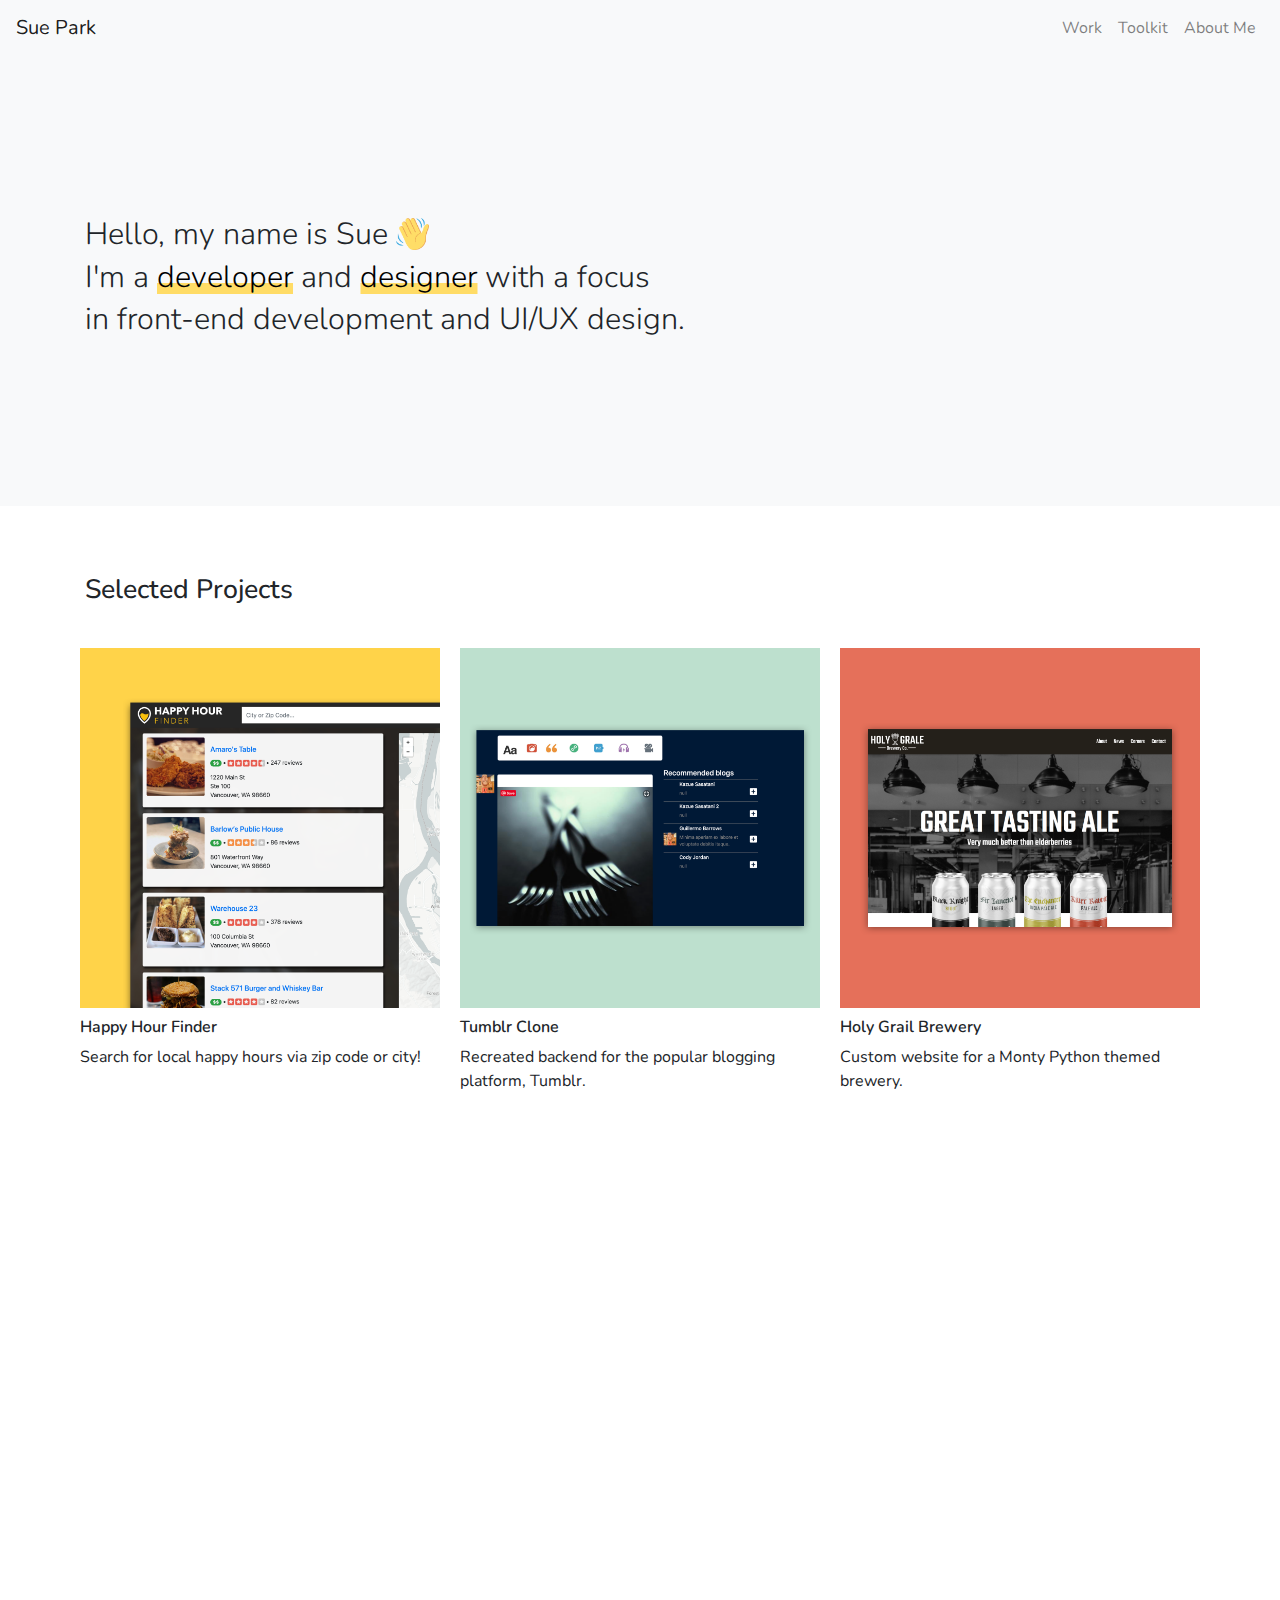
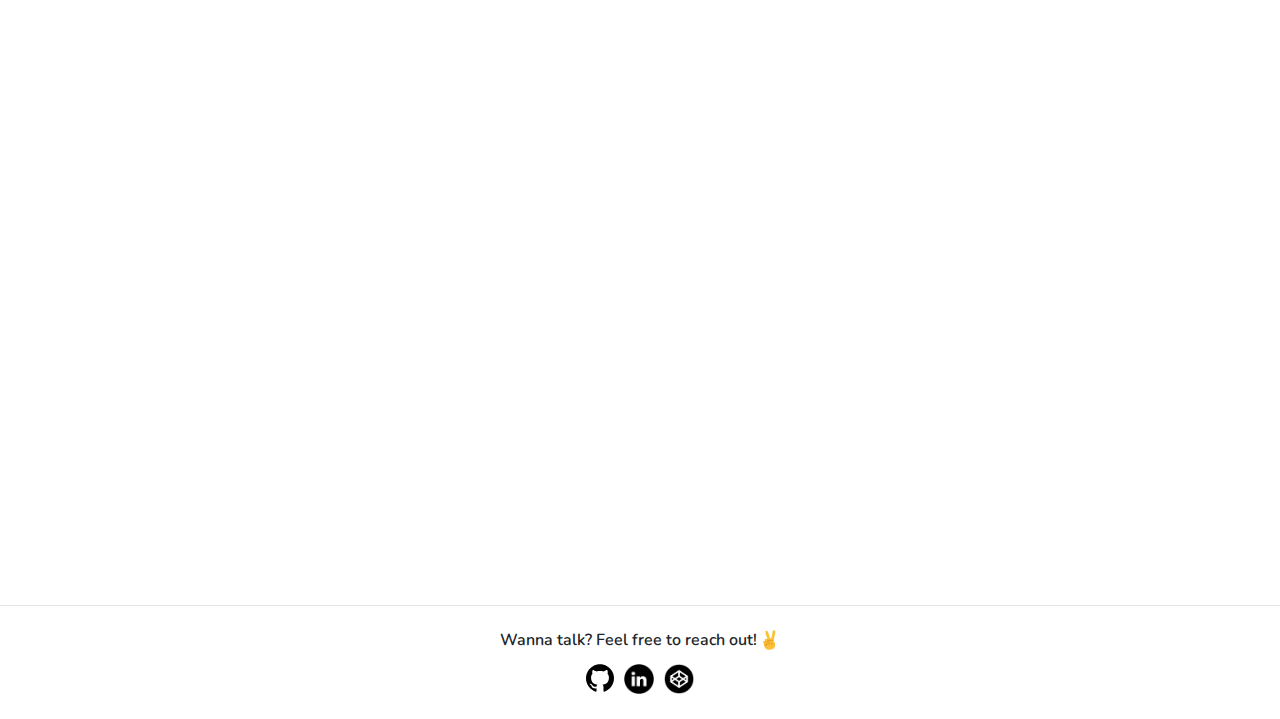
==== index.html @ e7b5786c "adding files" ====
<!doctype html>
<html lang="en">
  <head>
    <!-- Required meta tags -->
    <meta charset="utf-8">
    <meta name="viewport" content="width=device-width, initial-scale=1, shrink-to-fit=no">
    <link rel="stylesheet" href="https://unpkg.com/aos@next/dist/aos.css" />
    <!-- Bootstrap CSS -->
    <link href="https://fonts.googleapis.com/css?family=Nunito:400,600,700&display=swap" rel="stylesheet">
    <link rel="stylesheet" href="https://stackpath.bootstrapcdn.com/bootstrap/4.3.1/css/bootstrap.min.css" integrity="sha384-ggOyR0iXCbMQv3Xipma34MD+dH/1fQ784/j6cY/iJTQUOhcWr7x9JvoRxT2MZw1T" crossorigin="anonymous">
    <link rel="stylesheet" href="css/main.css">
    <meta name="viewport" content="width=device-width, initial-scale=1, shrink-to-fit=no">
    <title>Sue Park</title>
  </head>
  <body>
        <script>
            document.body.className = 'fade';
        </script>
        <nav class="navbar navbar-expand-lg navbar-light bg-light">
                <a class="navbar-brand" href="#">Sue Park</a>
                <button class="navbar-toggler" type="button" data-toggle="collapse" data-target="#navbarNav" aria-controls="navbarNav" aria-expanded="false" aria-label="Toggle navigation">
                  <span class="navbar-toggler-icon"></span>
                </button>
                <div class="collapse navbar-collapse" id="navbarNav">
                  <ul class="navbar-nav ml-auto">
                    <li class="nav-item">
                      <a class="nav-link" href="#gallery">Work</a>
                    </li>
                    <li class="nav-item">
                      <a class="nav-link" href="#toolkit">Toolkit</a>
                    </li>
                    <li class="nav-item">
                            <a class="nav-link" href="#aboutme">About Me</a>
                    </li>
                  </ul>
                </div>
              </nav>
<!-- ============== END OF NAV ================-->
<div class="jumbotron jumbotron-fluid">
        <div class="container">
          <h1 class="display-4">
            Hello, my name is Sue <div class="emoji-container"><img class="header-emoji" src="img/wave.png" height="32px" /><br></div>
            I'm a <div class="highlight"><span>developer</span></div> and  <div class="highlight"><span>designer</span></div> with a focus <br>
            in front-end development and UI/UX design.</h1>
          <!-- <p class="lead">This is a modified jumbotron that occupies the entire horizontal space of its parent.</p> -->
        </div>
      </div>


<div class="container">
    <section class="gallery-section" id="gallery">
            <h2>Selected Projects</h2>
            <div class="row">
                    <div class="gallery col-sm">
                        <div class="gallery-img-container">
                          <img class="gallery-img img-fluid" src="img/happyhour-finder.png" height="300px" />
                          <div class="overlay">
                              <div class="text"> Created with: <strong>JavaScript, HTML, CSS, Bideo.js, and Bootstrap.</strong>
                                  <a href="works/happy-hour-finder.html" target="_blank"><button class="gallery-btn">View Details</button></a> 
                              </div>
                          </div>
                        </div>
                        <h6>Happy Hour Finder</h6>
                        <p>Search for local happy hours via zip code or city!</p>
                    </div>
                    <div class="gallery col-sm"> 
                        <div class="gallery-img-container">
                          <img class="gallery-img img-fluid" src="img/tumblr-clone.png" height="300px" />
                          <div class="overlay">
                              <div class="text"> Created with: <strong>Node.js, Express, PostgreSQL, Passport.js, and Mustache.js</strong>
                                  <a href="works/tumblr-clone.html" target="_blank"><button class="gallery-btn">View Details</button></a>
                              </div>
                          </div>
                        </div>
                        <h6>Tumblr Clone</h6>
                        <p>Recreated backend for the popular blogging platform, Tumblr.</p>
                    </div>
                    <div class="gallery col-sm"> 
                      <div class="gallery-img-container">
                        <img class="gallery-img img-fluid" src="img/holy-grail-brewery.png" height="300px" />
                        <div class="overlay">
                            <div class="text"> Created with: <strong>HTML, CSS, and Bootstrap </strong>
                                <a href="works/holy-grail-brewery.html" target="_blank"><button class="gallery-btn">View Details</button></a>
                            </div>
                        </div>
                      </div>
                        <h6>Holy Grail Brewery</h6>
                        <p>Custom website for a Monty Python themed brewery.</p>
                    </div>
                </div>
               
    </section>
    <section class="toolkit-section" id="toolkit" data-aos="fade-in" data-aos-duration="1000" >
            <h2>My Toolkit</h2>
            <div class="row">
                <div class="toolkit-item col-sm">
                    <img class="icon-img" src="img/frontend.png" height="55px" />
                    <h6>Front-End Development</h6>
                    <p>Some of the languages and frameworks I use include HTML, CSS, JavaScript, jQuery, React, and Bootstrap. </p>
                </div>
                <div class="toolkit-item col-sm">
                    <img class="icon-img" src="img/backend.png" height="55px" />
                    <h6>Back-End Development</h6>
                    <p>I'm familiar with back-end technologies such as Node.js, Express, PostgreSQL, and Knex.js  </p>
                </div>
                <div class="toolkit-item col-sm">
                        <img class="icon-img" src="img/design.png" height="55px" />
                        <h6>Design</h6>
                        <p>Proficient in prototyping tools such as Sketch, Invision, and Balsamiq. Other tools that I frequently
                          use include Adobe Illustrator, Photoshop, and After Effects. 
                        </p>
                </div>
            </div>
    </section>
 
   <!-- ================= END OF GALLERY SECTION ==============-->
    <section class="aboutme-section" id="aboutme" data-aos="fade-in" data-aos-duration="800" >
     
            <div class="row">
               <div class="col-sm-7">
                     <h2 className="about-header-text">Hey there, my name is Sue! I'm passionate about building <div class="highlight"><span>immersive </span></div> and <div class="highlight"><span>beautiful</span></div> web applications through code and user-centric design.</h2>
            <p>Since graduating with a B.A. in Digital Technology and Culture from Washington State University in 2015, I started working as a graphic and UI/UX designer at ServerMonkey, where I design marketing material as well as creating prototypes and interactions
              for user interfaces. 
               Other than dabbling in some HTML and JavaScript in college, software development
                as a career choice has never even crossed my mind- but that quickly changed.<br /><br />
                I eventually started working closely with the developers on my team, which sparked my interest in programming. I started teaching myself using online courses such as
                FreeCodeCamp, CodeAcademy, and Udemy- and I was hooked! I love creating in general, and the fact that I was able to conceptualize an idea and bring it to life through code is so awesome. I realized that I needed more structure to my learning in order to achieve my goal, which was why I decided to invest in a coding bootcamp and enroll in <a href="https://www.digitalcrafts.com/full-stack-flex.html" target="_blank">DigitalCrafts</a> to learn 
                full-stack web development. I'm super excited to graduate in Jan 2020 
                and continue my journey as a software developer! 
                <br/><br/>When I'm away from my computer, you can always find me shopping home decor items, reading webtoons, playing video games, or looking up new recipes on Pinterest! ^_^
            </p><br>
                        <a href="img/sue-park.pdf" download><button class="resume-btn">Resume</button></a>
                     
                      
               </div>
               <div class="col-sm-5">
                  <img class="img-fluid" src="img/me.jpg" height="300px" />
             </div>
           </div>
    </section>
     <!-- ================= END OF ABOUT SECTION ==============-->
    
</div>

<div class="footer-container">
    <hr>
   <div class="footer"><h6>Wanna talk? Feel free to reach out!</h6> <div class="footer-emoji"><img class="header-emoji" src="img/peace.png" height="20px" /><br></div></div> 
   <div class="contact-icon-container">
      <div class="contact-icon"><a href="https://github.com/suepark09" target="_blank"></a><img src="img/github.svg" height="28px" /></a></div> 
      <div class="contact-icon"><a href="https://www.linkedin.com/in/suejeanpark/" target="_blank"></a><img src="img/linkedin.png" height="30px" /></a></div> 
      <div class="contact-icon"><a href="https://codepen.io/sue-park" target="_blank"></a><img src="img/codepen.png" height="30px" /></a></div> 
</div>
</div>


    <!-- Optional JavaScript -->
    <script src="https://unpkg.com/aos@next/dist/aos.js"></script>
    <script>
      AOS.init();
    </script>
    <script>
            document.addEventListener("DOMContentLoaded", function(e) {
              document.body.className = '';
            });
          </script>
    <script src="main.js"></script>
    <!-- jQuery first, then Popper.js, then Bootstrap JS -->
    <script src="https://code.jquery.com/jquery-3.3.1.slim.min.js" integrity="sha384-q8i/X+965DzO0rT7abK41JStQIAqVgRVzpbzo5smXKp4YfRvH+8abtTE1Pi6jizo" crossorigin="anonymous"></script>
    <script src="https://cdnjs.cloudflare.com/ajax/libs/popper.js/1.14.7/umd/popper.min.js" integrity="sha384-UO2eT0CpHqdSJQ6hJty5KVphtPhzWj9WO1clHTMGa3JDZwrnQq4sF86dIHNDz0W1" crossorigin="anonymous"></script>
    <script src="https://stackpath.bootstrapcdn.com/bootstrap/4.3.1/js/bootstrap.min.js" integrity="sha384-JjSmVgyd0p3pXB1rRibZUAYoIIy6OrQ6VrjIEaFf/nJGzIxFDsf4x0xIM+B07jRM" crossorigin="anonymous"></script>
  </body>
</html>
---- css/main.css ----
/* div {
    border: red solid 1px !important;
} */

html {
    scroll-behavior: smooth;
  }
  
body {
    opacity: 1;
    transition: 1.2s opacity;
    font-family: 'Nunito', sans-serif;
  }

.header-emoji {
 margin-bottom: 5px;
}

.emoji-container {
    display: inline;
}

body.fade {
      opacity: 0;
      transition: none;
  }

  h2 {
      padding-bottom: 10px;
      font-size: 20pt;
  }

h6 {
    font-weight: 600;
}

.jumbotron {
    display: flex;
    flex-direction: column;
    justify-content: center;
    height: 50vh;
    background: #f8f9fa;
}

.display-4 {
    font-size: 23pt;
    line-height: 32pt;
}

.gallery {
    padding: 10px;
}

.img-fluid {
  
}

.icon-img {
    padding-bottom: 15px;
}

p {
    margin-bottom: 0;
}

.toolkit-section {
    padding: 35px 0px 35px 0px;
    /* border: solid red 1px; */
}

.toolkit-item {
    padding-bottom: 15px;
    padding-right: 10px;
}

.aboutme-section {
    padding: 35px 0px 35px 0px;
}

.gallery-section {
    padding: 35px 0px 35px 0px;
}

.row {
    padding-top: 15px;
}

.contact-icon-container {
    display: flex;
    justify-content: center;
    flex-direction: row;
    margin-bottom: 20px;
}

.contact-icon {
    padding: 5px;
}

.footer {
    display: flex;
    flex-direction: row;
    justify-content: center;
    margin-top: 25px;

}

.footer-emoji {
    margin-top: -2px;
    padding-left: 3px;
    /* border: solid red 1px; */
}

.resume-btn {
    margin-bottom: 15px;
}

.gallery-img {
    transition: transform .2s .2s ease;
  }
  
  .gallery-img:hover {
    -ms-transform: scale(1.5); /* IE 9 */
    -webkit-transform: scale(1.5); /* Safari 3-8 */
    transform: scale(1.2); 
  }

  .gallery-img-container {
      overflow: hidden;
      /* border: solid red 1px; */
      margin-bottom: 10px;
      position: relative;
  }


.overlay {
    position: absolute;
    top: 0;
    bottom: 0;
    left: 0;
    right: 0;
    height: 100%;
    width: 100%;
    opacity: 0;
    transition: .5s ease;
    background-color: #008CBA;
  }
  
  .overlay:hover {
    opacity: 0.9;
  }
  
  .text {
    color: white;
    font-size: 18px;
    position: absolute;
    top: 50%;
    left: 50%;
    -webkit-transform: translate(-50%, -50%);
    -ms-transform: translate(-50%, -50%);
    transform: translate(-50%, -50%);
    text-align: center;
  }

.gallery-btn {
    color: white;
    background: none;
    border: solid white 1px;
    margin-top: 15px;
    padding: 8px 15px 8px 15px;
}

.resume-btn {
    color: black;
    background: none;
    border: solid black 2px;
    margin-top: 15px;
    padding: 5px 18px 5px 18px;
}

.highlight {
    display: inline-block;
    color: black;
    transition: color 250ms, text-shadow 250ms;
    text-decoration: none;
    position: relative;
    z-index: 0;
    
}


.highlight::after {
    position: absolute;
    z-index: -1;
    bottom: 4px;
    left: 50%;
    transform: translateX(-50%);
    content: '';
    width: 100%;
    height: 11px;
    background-color: #ffdc66;
    transition: all 250ms;
}

.highlight:hover {
    color: white;
    text-decoration: none;
 
}

.highlight:hover::after {
    height: 105%;
    width: 105%;
}

.header-emoji:hover {
    animation: shake 0.5s;
    animation-iteration-count: infinite;
  }

  @keyframes shake {
    0% { transform: translate(1px, 1px) rotate(0deg); }
    10% { transform: translate(-1px, -2px) rotate(-1deg); }
    20% { transform: translate(-3px, 0px) rotate(1deg); }
    30% { transform: translate(3px, 2px) rotate(0deg); }
    40% { transform: translate(1px, -1px) rotate(1deg); }
    50% { transform: translate(-1px, 2px) rotate(-1deg); }
    60% { transform: translate(-3px, 1px) rotate(0deg); }
    70% { transform: translate(3px, 1px) rotate(-1deg); }
    80% { transform: translate(-1px, -1px) rotate(1deg); }
    90% { transform: translate(1px, 2px) rotate(0deg); }
    100% { transform: translate(1px, -2px) rotate(-1deg); }
  }
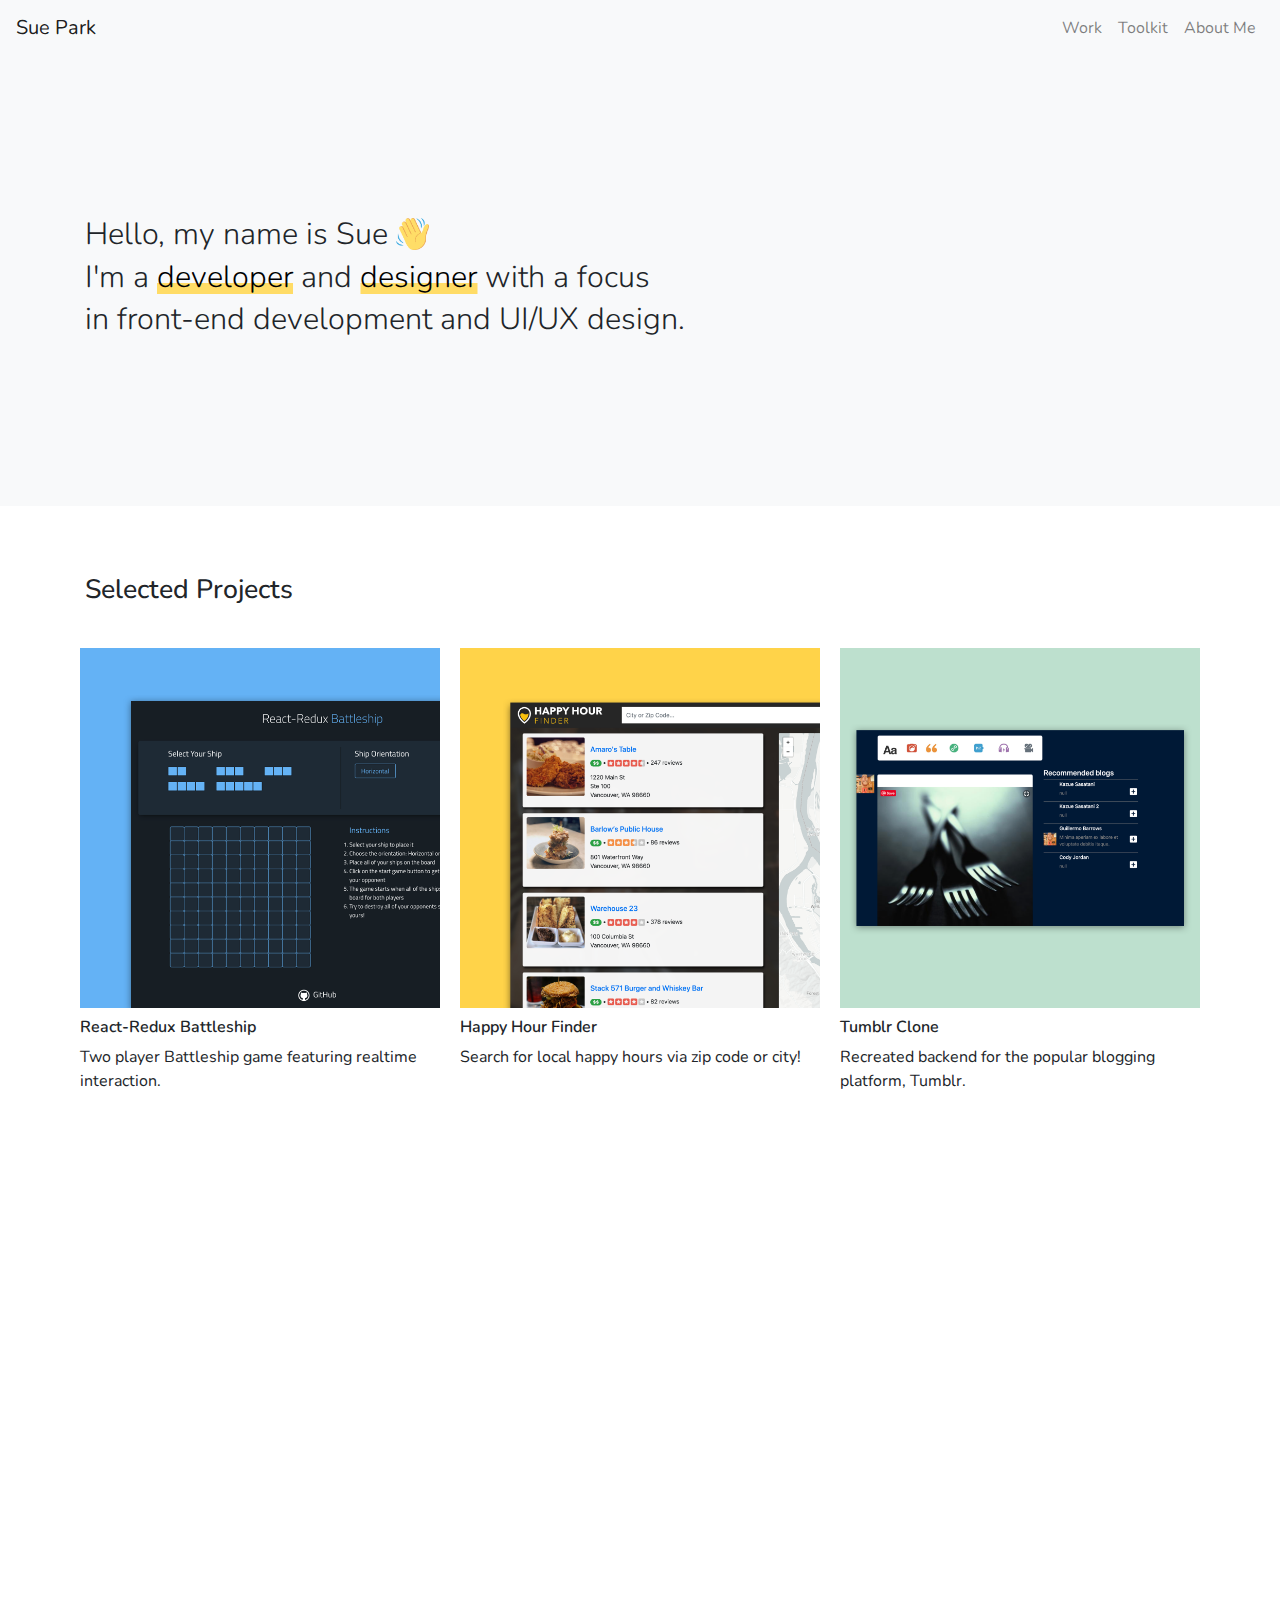
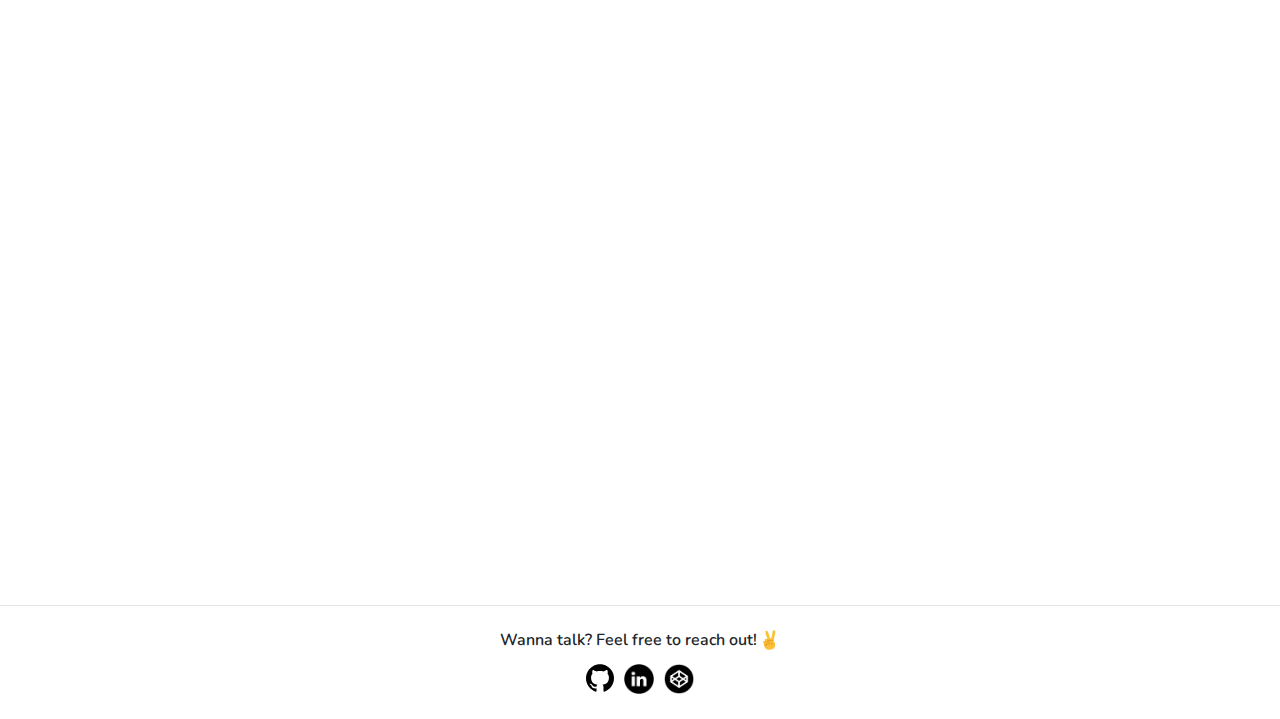
==== commit 3c0d404d: "added battleship project" ====
--- a/index.html
+++ b/index.html
@@ -51,6 +51,20 @@
     <section class="gallery-section" id="gallery">
             <h2>Selected Projects</h2>
             <div class="row">
+
+                <div class="gallery col-sm"> 
+                    <div class="gallery-img-container">
+                      <img class="gallery-img img-fluid" src="img/battleship.png" height="300px" />
+                      <div class="overlay">
+                          <div class="text"> Created with: <strong>React, Redux, Express, Websockets, and Firebase </strong>
+                              <a href="works/react-battleship.html" target="_blank"><button class="gallery-btn">View Details</button></a>
+                          </div>
+                      </div>
+                    </div>
+                      <h6>React-Redux Battleship</h6>
+                      <p>Two player Battleship game featuring realtime interaction.</p>
+                  </div>
+
                     <div class="gallery col-sm">
                         <div class="gallery-img-container">
                           <img class="gallery-img img-fluid" src="img/happyhour-finder.png" height="300px" />
@@ -63,6 +77,7 @@
                         <h6>Happy Hour Finder</h6>
                         <p>Search for local happy hours via zip code or city!</p>
                     </div>
+
                     <div class="gallery col-sm"> 
                         <div class="gallery-img-container">
                           <img class="gallery-img img-fluid" src="img/tumblr-clone.png" height="300px" />
@@ -75,18 +90,7 @@
                         <h6>Tumblr Clone</h6>
                         <p>Recreated backend for the popular blogging platform, Tumblr.</p>
                     </div>
-                    <div class="gallery col-sm"> 
-                      <div class="gallery-img-container">
-                        <img class="gallery-img img-fluid" src="img/holy-grail-brewery.png" height="300px" />
-                        <div class="overlay">
-                            <div class="text"> Created with: <strong>HTML, CSS, and Bootstrap </strong>
-                                <a href="works/holy-grail-brewery.html" target="_blank"><button class="gallery-btn">View Details</button></a>
-                            </div>
-                        </div>
-                      </div>
-                        <h6>Holy Grail Brewery</h6>
-                        <p>Custom website for a Monty Python themed brewery.</p>
-                    </div>
+
                 </div>
                
     </section>
@@ -129,7 +133,7 @@
                 and continue my journey as a software developer! 
                 <br/><br/>When I'm away from my computer, you can always find me shopping home decor items, reading webtoons, playing video games, or looking up new recipes on Pinterest! ^_^
             </p><br>
-                        <a href="img/sue-park.pdf" download><button class="resume-btn">Resume</button></a>
+                        <a href="img/sue-park-resume.pdf" download><button class="resume-btn">Resume</button></a>
                      
                       
                </div>
@@ -146,9 +150,9 @@
     <hr>
    <div class="footer"><h6>Wanna talk? Feel free to reach out!</h6> <div class="footer-emoji"><img class="header-emoji" src="img/peace.png" height="20px" /><br></div></div> 
    <div class="contact-icon-container">
-      <div class="contact-icon"><a href="https://github.com/suepark09" target="_blank"></a><img src="img/github.svg" height="28px" /></a></div> 
-      <div class="contact-icon"><a href="https://www.linkedin.com/in/suejeanpark/" target="_blank"></a><img src="img/linkedin.png" height="30px" /></a></div> 
-      <div class="contact-icon"><a href="https://codepen.io/sue-park" target="_blank"></a><img src="img/codepen.png" height="30px" /></a></div> 
+      <div class="contact-icon"><a href="https://github.com/suepark09" target="_blank"><img src="img/github.svg" height="28px" /></a></div> 
+      <div class="contact-icon"><a href="https://www.linkedin.com/in/suejeanpark/" target="_blank"><img src="img/linkedin.png" height="30px" /></a></div> 
+      <div class="contact-icon"><a href="https://codepen.io/sue-park" target="_blank"><img src="img/codepen.png" height="30px" /></a></div> 
 </div>
 </div>
 
